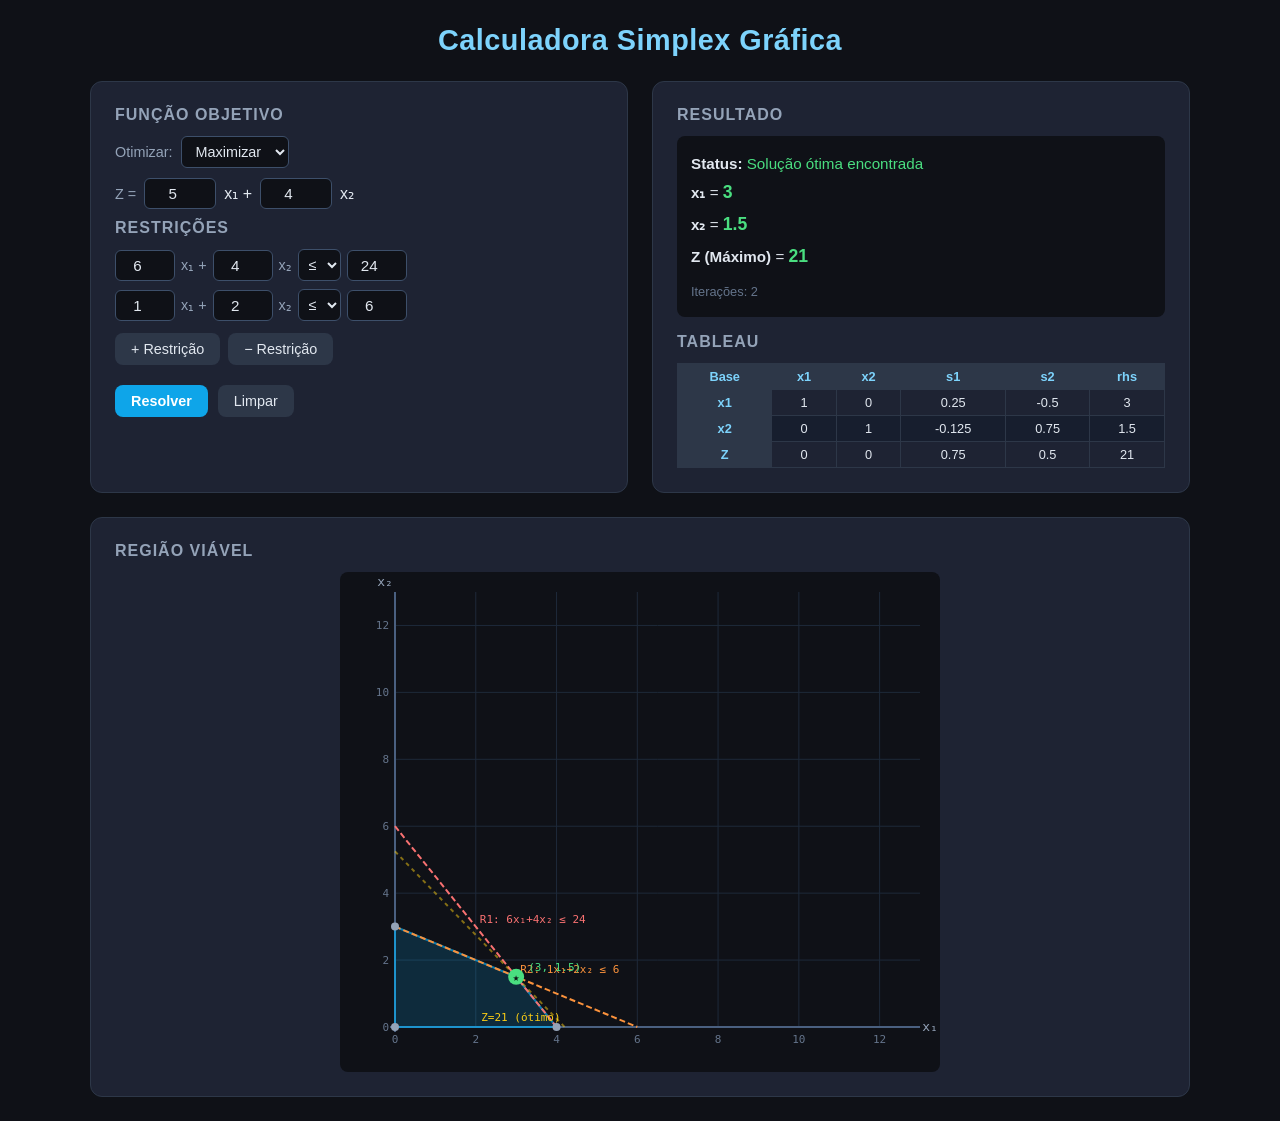
==== index.html @ 72cf6e14 "Initial commit: Calculadora Simplex Gráfica" ====
<!DOCTYPE html>
<html lang="pt-BR">
<head>
  <meta charset="UTF-8" />
  <meta name="viewport" content="width=device-width, initial-scale=1.0" />
  <title>Calculadora Simplex</title>
  <link rel="stylesheet" href="style.css" />
</head>
<body>
  <div class="container">
    <h1>Calculadora Simplex Gráfica</h1>

    <div class="panel">
      <section class="input-section">
        <h2>Função Objetivo</h2>
        <div class="objective-row">
          <label>Otimizar:</label>
          <select id="optType">
            <option value="max">Maximizar</option>
            <option value="min">Minimizar</option>
          </select>
        </div>
        <div class="objective-row">
          <label>Z =</label>
          <input type="number" id="c1" value="5" step="any" /> x₁ +
          <input type="number" id="c2" value="4" step="any" /> x₂
        </div>

        <h2>Restrições</h2>
        <div id="constraints-list"></div>
        <div class="btn-group">
          <button id="addConstraint">+ Restrição</button>
          <button id="removeConstraint">− Restrição</button>
        </div>

        <div class="solve-row">
          <button id="solveBtn" class="primary">Resolver</button>
          <button id="resetBtn">Limpar</button>
        </div>
      </section>

      <section class="result-section" id="resultSection" style="display:none">
        <h2>Resultado</h2>
        <div id="resultContent"></div>
        <h2>Tableau</h2>
        <div id="tableauContent" class="tableau-wrap"></div>
      </section>
    </div>

    <div class="graph-section">
      <h2>Região Viável</h2>
      <canvas id="graph" width="600" height="500"></canvas>
    </div>
  </div>

  <script src="simplex.js"></script>
  <script src="graph.js"></script>
  <script src="main.js"></script>
</body>
</html>
---- style.css ----
* {
  box-sizing: border-box;
  margin: 0;
  padding: 0;
}

body {
  font-family: 'Segoe UI', sans-serif;
  background: #0f1117;
  color: #e2e8f0;
  min-height: 100vh;
  padding: 24px;
}

h1 {
  text-align: center;
  font-size: 1.8rem;
  margin-bottom: 24px;
  color: #7dd3fc;
  letter-spacing: 0.5px;
}

h2 {
  font-size: 1rem;
  color: #94a3b8;
  margin-bottom: 12px;
  text-transform: uppercase;
  letter-spacing: 1px;
}

.container {
  max-width: 1100px;
  margin: 0 auto;
}

.panel {
  display: flex;
  gap: 24px;
  margin-bottom: 24px;
  flex-wrap: wrap;
}

.input-section {
  background: #1e2333;
  border-radius: 12px;
  padding: 24px;
  flex: 1;
  min-width: 300px;
  border: 1px solid #2d3748;
}

.result-section {
  background: #1e2333;
  border-radius: 12px;
  padding: 24px;
  flex: 1;
  min-width: 280px;
  border: 1px solid #2d3748;
}

.objective-row {
  display: flex;
  align-items: center;
  gap: 8px;
  margin-bottom: 10px;
  flex-wrap: wrap;
}

.objective-row label {
  color: #94a3b8;
  font-size: 0.9rem;
}

input[type="number"] {
  width: 72px;
  padding: 6px 8px;
  background: #0f1117;
  border: 1px solid #3d4f6a;
  border-radius: 6px;
  color: #e2e8f0;
  font-size: 0.95rem;
  text-align: center;
  transition: border-color 0.2s;
}

input[type="number"]:focus {
  outline: none;
  border-color: #7dd3fc;
}

select {
  padding: 6px 10px;
  background: #0f1117;
  border: 1px solid #3d4f6a;
  border-radius: 6px;
  color: #e2e8f0;
  font-size: 0.9rem;
}

.constraint-row {
  display: flex;
  align-items: center;
  gap: 6px;
  margin-bottom: 8px;
  flex-wrap: wrap;
}

.constraint-row span {
  color: #94a3b8;
  font-size: 0.9rem;
}

.constraint-row select {
  padding: 6px 6px;
}

.btn-group {
  display: flex;
  gap: 8px;
  margin-top: 12px;
  margin-bottom: 20px;
}

button {
  padding: 8px 16px;
  border: none;
  border-radius: 8px;
  cursor: pointer;
  font-size: 0.9rem;
  transition: background 0.2s, transform 0.1s;
  background: #2d3748;
  color: #e2e8f0;
}

button:hover {
  background: #3d4f6a;
}

button:active {
  transform: scale(0.97);
}

button.primary {
  background: #0ea5e9;
  color: #fff;
  font-weight: 600;
}

button.primary:hover {
  background: #38bdf8;
}

.solve-row {
  display: flex;
  gap: 10px;
}

#resultContent {
  background: #0f1117;
  border-radius: 8px;
  padding: 14px;
  margin-bottom: 16px;
  font-size: 0.95rem;
  line-height: 1.8;
}

.result-value {
  color: #4ade80;
  font-weight: 600;
  font-size: 1.1rem;
}

.result-infeasible {
  color: #f87171;
}

.tableau-wrap {
  overflow-x: auto;
}

table.tableau {
  border-collapse: collapse;
  font-size: 0.8rem;
  width: 100%;
}

table.tableau th,
table.tableau td {
  border: 1px solid #2d3748;
  padding: 5px 10px;
  text-align: center;
}

table.tableau th {
  background: #2d3748;
  color: #7dd3fc;
}

table.tableau tr:nth-child(even) td {
  background: #171e2e;
}

.pivot-cell {
  background: #15803d !important;
  color: #fff;
  font-weight: bold;
}

.graph-section {
  background: #1e2333;
  border-radius: 12px;
  padding: 24px;
  border: 1px solid #2d3748;
}

#graph {
  display: block;
  margin: 0 auto;
  border-radius: 8px;
  background: #0f1117;
  max-width: 100%;
  height: auto;
}

@media (max-width: 700px) {
  .panel {
    flex-direction: column;
  }
}
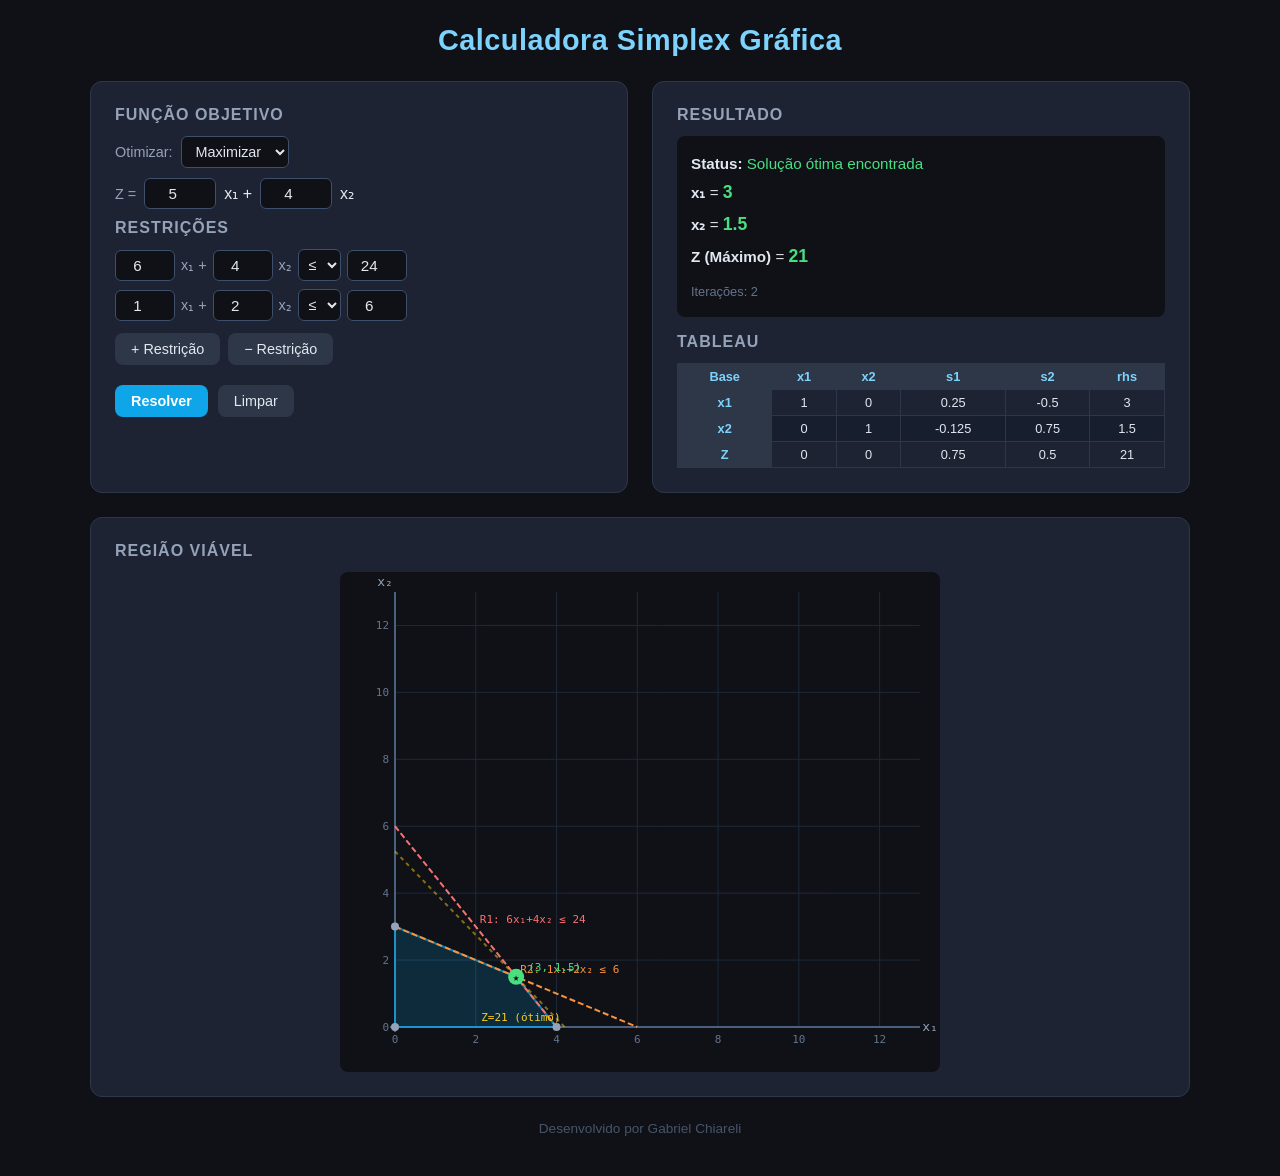
==== commit 881999ae: "Adiciona .gitignore e rodapé com nome do desenvolvedor" ====
--- a/index.html
+++ b/index.html
@@ -56,5 +56,7 @@
   <script src="simplex.js"></script>
   <script src="graph.js"></script>
   <script src="main.js"></script>
+
+  <footer>Desenvolvido por Gabriel Chiareli</footer>
 </body>
 </html>
--- a/style.css
+++ b/style.css
@@ -227,3 +227,10 @@
     flex-direction: column;
   }
 }
+
+footer {
+  text-align: center;
+  padding: 24px 0 16px;
+  color: #475569;
+  font-size: 0.85rem;
+}
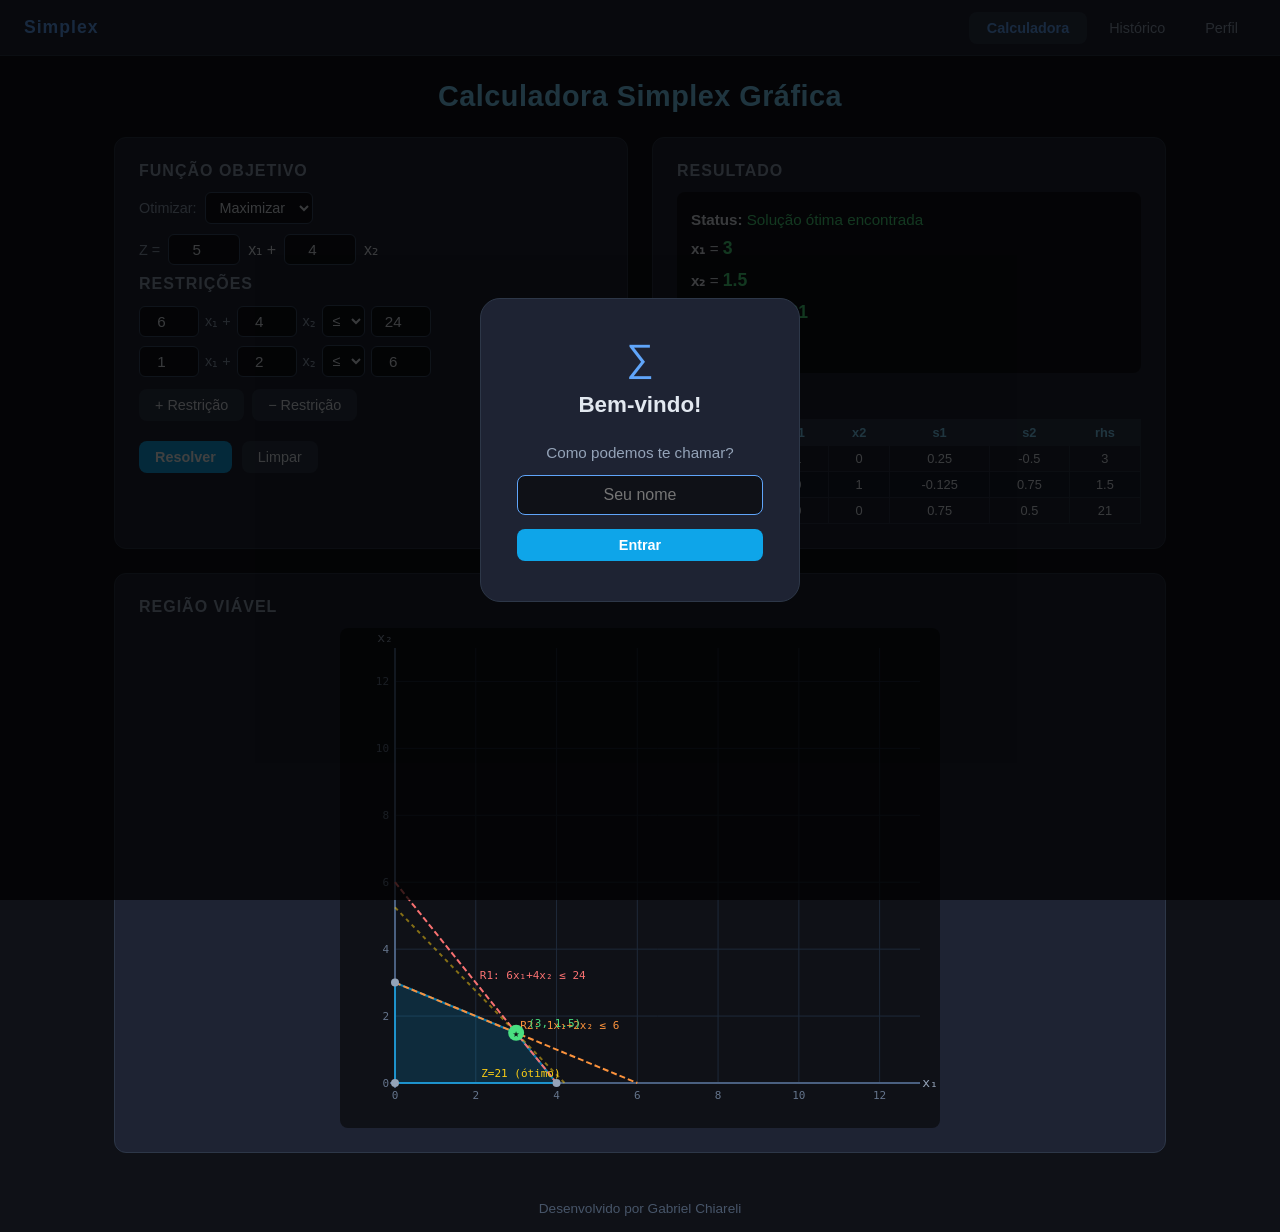
==== commit 799bf227: "Adiciona navbar, perfil com localStorage e histórico de cálculos" ====
--- a/index.html
+++ b/index.html
@@ -7,56 +7,113 @@
   <link rel="stylesheet" href="style.css" />
 </head>
 <body>
-  <div class="container">
-    <h1>Calculadora Simplex Gráfica</h1>
 
-    <div class="panel">
-      <section class="input-section">
-        <h2>Função Objetivo</h2>
-        <div class="objective-row">
-          <label>Otimizar:</label>
-          <select id="optType">
-            <option value="max">Maximizar</option>
-            <option value="min">Minimizar</option>
-          </select>
-        </div>
-        <div class="objective-row">
-          <label>Z =</label>
-          <input type="number" id="c1" value="5" step="any" /> x₁ +
-          <input type="number" id="c2" value="4" step="any" /> x₂
-        </div>
-
-        <h2>Restrições</h2>
-        <div id="constraints-list"></div>
-        <div class="btn-group">
-          <button id="addConstraint">+ Restrição</button>
-          <button id="removeConstraint">− Restrição</button>
-        </div>
-
-        <div class="solve-row">
-          <button id="solveBtn" class="primary">Resolver</button>
-          <button id="resetBtn">Limpar</button>
-        </div>
-      </section>
-
-      <section class="result-section" id="resultSection" style="display:none">
-        <h2>Resultado</h2>
-        <div id="resultContent"></div>
-        <h2>Tableau</h2>
-        <div id="tableauContent" class="tableau-wrap"></div>
-      </section>
-    </div>
-
-    <div class="graph-section">
-      <h2>Região Viável</h2>
-      <canvas id="graph" width="600" height="500"></canvas>
+  <!-- Modal de primeiro acesso -->
+  <div id="profileModal" class="modal-overlay">
+    <div class="modal-box">
+      <div class="modal-icon">∑</div>
+      <h2>Bem-vindo!</h2>
+      <p>Como podemos te chamar?</p>
+      <input type="text" id="nameInput" placeholder="Seu nome" maxlength="40" />
+      <button id="nameSubmit" class="primary">Entrar</button>
     </div>
   </div>
+
+  <!-- Navbar -->
+  <nav class="navbar">
+    <span class="nav-brand">Simplex</span>
+    <div class="nav-tabs">
+      <button class="nav-tab active" data-tab="calculator">Calculadora</button>
+      <button class="nav-tab" data-tab="history">Histórico</button>
+      <button class="nav-tab" data-tab="profile">Perfil</button>
+    </div>
+  </nav>
+
+  <!-- Aba: Calculadora -->
+  <div class="tab-content active" id="tab-calculator">
+    <div class="container">
+      <h1>Calculadora Simplex Gráfica</h1>
+
+      <div class="panel">
+        <section class="input-section">
+          <h2>Função Objetivo</h2>
+          <div class="objective-row">
+            <label>Otimizar:</label>
+            <select id="optType">
+              <option value="max">Maximizar</option>
+              <option value="min">Minimizar</option>
+            </select>
+          </div>
+          <div class="objective-row">
+            <label>Z =</label>
+            <input type="number" id="c1" value="5" step="any" /> x₁ +
+            <input type="number" id="c2" value="4" step="any" /> x₂
+          </div>
+
+          <h2>Restrições</h2>
+          <div id="constraints-list"></div>
+          <div class="btn-group">
+            <button id="addConstraint">+ Restrição</button>
+            <button id="removeConstraint">− Restrição</button>
+          </div>
+
+          <div class="solve-row">
+            <button id="solveBtn" class="primary">Resolver</button>
+            <button id="resetBtn">Limpar</button>
+          </div>
+        </section>
+
+        <section class="result-section" id="resultSection" style="display:none">
+          <h2>Resultado</h2>
+          <div id="resultContent"></div>
+          <h2>Tableau</h2>
+          <div id="tableauContent" class="tableau-wrap"></div>
+        </section>
+      </div>
+
+      <div class="graph-section">
+        <h2>Região Viável</h2>
+        <canvas id="graph" width="600" height="500"></canvas>
+      </div>
+    </div>
+  </div>
+
+  <!-- Aba: Histórico -->
+  <div class="tab-content" id="tab-history">
+    <div class="container-page">
+      <div class="page-header">
+        <h1>Histórico de Cálculos</h1>
+        <button id="clearHistory" class="danger">Limpar histórico</button>
+      </div>
+      <div id="historyList"></div>
+    </div>
+  </div>
+
+  <!-- Aba: Perfil -->
+  <div class="tab-content" id="tab-profile">
+    <div class="container-page">
+      <h1>Perfil</h1>
+      <div class="profile-card">
+        <div class="profile-avatar" id="profileAvatar"></div>
+        <div>
+          <div class="profile-name" id="profileName"></div>
+          <div class="profile-stats" id="profileStats"></div>
+        </div>
+      </div>
+      <div class="profile-edit-card">
+        <label>Alterar nome</label>
+        <div class="profile-edit-row">
+          <input type="text" id="profileNameInput" maxlength="40" />
+          <button id="profileSave" class="primary">Salvar</button>
+        </div>
+      </div>
+    </div>
+  </div>
+
+  <footer>Desenvolvido por Gabriel Chiareli</footer>
 
   <script src="simplex.js"></script>
   <script src="graph.js"></script>
   <script src="main.js"></script>
-
-  <footer>Desenvolvido por Gabriel Chiareli</footer>
 </body>
 </html>
--- a/style.css
+++ b/style.css
@@ -9,7 +9,6 @@
   background: #0f1117;
   color: #e2e8f0;
   min-height: 100vh;
-  padding: 24px;
 }
 
 h1 {
@@ -28,10 +27,160 @@
   letter-spacing: 1px;
 }
 
+/* ── Navbar ── */
+
+.navbar {
+  display: flex;
+  align-items: center;
+  justify-content: space-between;
+  background: #1e2333;
+  border-bottom: 1px solid #2d3748;
+  padding: 0 24px;
+  height: 56px;
+  position: sticky;
+  top: 0;
+  z-index: 100;
+}
+
+.nav-brand {
+  font-weight: 700;
+  font-size: 1.1rem;
+  color: #60a5fa;
+  letter-spacing: 1px;
+}
+
+.nav-tabs {
+  display: flex;
+  gap: 4px;
+}
+
+.nav-tab {
+  background: none;
+  border: none;
+  color: #94a3b8;
+  padding: 8px 18px;
+  border-radius: 8px;
+  cursor: pointer;
+  font-size: 0.9rem;
+  transition: background 0.15s, color 0.15s;
+}
+
+.nav-tab:hover {
+  background: #2d3748;
+  color: #e2e8f0;
+}
+
+.nav-tab.active {
+  background: #2d3748;
+  color: #60a5fa;
+  font-weight: 600;
+}
+
+/* ── Abas ── */
+
+.tab-content {
+  display: none;
+}
+
+.tab-content.active {
+  display: block;
+}
+
+/* ── Modal de boas-vindas ── */
+
+.modal-overlay {
+  display: none;
+  position: fixed;
+  inset: 0;
+  background: rgba(0, 0, 0, 0.75);
+  z-index: 200;
+  align-items: center;
+  justify-content: center;
+}
+
+.modal-overlay.visible {
+  display: flex;
+}
+
+.modal-box {
+  background: #1e2333;
+  border: 1px solid #2d3748;
+  border-radius: 20px;
+  padding: 40px 36px;
+  display: flex;
+  flex-direction: column;
+  align-items: center;
+  gap: 14px;
+  min-width: 320px;
+  text-align: center;
+}
+
+.modal-icon {
+  font-size: 2.4rem;
+  color: #60a5fa;
+  line-height: 1;
+}
+
+.modal-box h2 {
+  color: #e2e8f0;
+  font-size: 1.4rem;
+  text-transform: none;
+  letter-spacing: 0;
+}
+
+.modal-box p {
+  color: #94a3b8;
+  font-size: 0.95rem;
+}
+
+.modal-box input[type="text"] {
+  width: 100%;
+  padding: 10px 14px;
+  background: #0f1117;
+  border: 1px solid #3d4f6a;
+  border-radius: 8px;
+  color: #e2e8f0;
+  font-size: 1rem;
+  text-align: center;
+  transition: border-color 0.2s;
+}
+
+.modal-box input[type="text"]:focus {
+  outline: none;
+  border-color: #60a5fa;
+}
+
+.modal-box button {
+  width: 100%;
+}
+
+/* ── Containers ── */
+
 .container {
   max-width: 1100px;
   margin: 0 auto;
-}
+  padding: 24px;
+}
+
+.container-page {
+  max-width: 800px;
+  margin: 0 auto;
+  padding: 32px 24px;
+}
+
+.page-header {
+  display: flex;
+  align-items: center;
+  justify-content: space-between;
+  margin-bottom: 28px;
+}
+
+.page-header h1 {
+  margin-bottom: 0;
+  text-align: left;
+}
+
+/* ── Calculadora ── */
 
 .panel {
   display: flex;
@@ -150,6 +299,16 @@
   background: #38bdf8;
 }
 
+button.danger {
+  background: #7f1d1d;
+  color: #fca5a5;
+  border: 1px solid #991b1b;
+}
+
+button.danger:hover {
+  background: #991b1b;
+}
+
 .solve-row {
   display: flex;
   gap: 10px;
@@ -222,15 +381,164 @@
   height: auto;
 }
 
+/* ── Histórico ── */
+
+.history-empty {
+  text-align: center;
+  color: #475569;
+  margin-top: 60px;
+  font-size: 1rem;
+}
+
+.history-card {
+  background: #1e2333;
+  border: 1px solid #2d3748;
+  border-radius: 12px;
+  padding: 16px 20px;
+  margin-bottom: 12px;
+}
+
+.history-card-header {
+  display: flex;
+  justify-content: space-between;
+  align-items: center;
+  margin-bottom: 10px;
+  gap: 12px;
+  flex-wrap: wrap;
+}
+
+.history-objective {
+  font-size: 0.95rem;
+  color: #60a5fa;
+  font-weight: 600;
+}
+
+.history-date {
+  font-size: 0.8rem;
+  color: #475569;
+  white-space: nowrap;
+}
+
+.history-result {
+  display: flex;
+  gap: 20px;
+  flex-wrap: wrap;
+}
+
+.history-result span {
+  font-size: 0.9rem;
+  color: #94a3b8;
+}
+
+.history-result strong {
+  color: #4ade80;
+}
+
+.history-status-error {
+  font-size: 0.9rem;
+  color: #f87171;
+}
+
+/* ── Perfil ── */
+
+.profile-card {
+  background: #1e2333;
+  border: 1px solid #2d3748;
+  border-radius: 16px;
+  padding: 28px 24px;
+  display: flex;
+  align-items: center;
+  gap: 24px;
+  margin-bottom: 20px;
+}
+
+.profile-avatar {
+  width: 64px;
+  height: 64px;
+  border-radius: 50%;
+  background: #1d4ed8;
+  display: flex;
+  align-items: center;
+  justify-content: center;
+  font-size: 1.8rem;
+  font-weight: 700;
+  color: #fff;
+  flex-shrink: 0;
+}
+
+.profile-name {
+  font-size: 1.4rem;
+  font-weight: 600;
+  color: #e2e8f0;
+}
+
+.profile-stats {
+  color: #64748b;
+  font-size: 0.9rem;
+  margin-top: 4px;
+}
+
+.profile-edit-card {
+  background: #1e2333;
+  border: 1px solid #2d3748;
+  border-radius: 12px;
+  padding: 20px 24px;
+}
+
+.profile-edit-card label {
+  display: block;
+  color: #94a3b8;
+  font-size: 0.85rem;
+  text-transform: uppercase;
+  letter-spacing: 1px;
+  margin-bottom: 12px;
+}
+
+.profile-edit-card input[type="text"] {
+  flex: 1;
+  padding: 8px 12px;
+  background: #0f1117;
+  border: 1px solid #3d4f6a;
+  border-radius: 8px;
+  color: #e2e8f0;
+  font-size: 0.95rem;
+  transition: border-color 0.2s;
+}
+
+.profile-edit-card input[type="text"]:focus {
+  outline: none;
+  border-color: #60a5fa;
+}
+
+.profile-edit-row {
+  display: flex;
+  gap: 10px;
+}
+
+/* ── Footer ── */
+
+footer {
+  text-align: center;
+  padding: 24px 0 16px;
+  color: #475569;
+  font-size: 0.85rem;
+}
+
+/* ── Responsivo ── */
+
 @media (max-width: 700px) {
   .panel {
     flex-direction: column;
   }
-}
-
-footer {
-  text-align: center;
-  padding: 24px 0 16px;
-  color: #475569;
-  font-size: 0.85rem;
-}
+
+  .nav-tab {
+    padding: 8px 12px;
+    font-size: 0.82rem;
+  }
+
+  .page-header {
+    flex-direction: column;
+    align-items: flex-start;
+    gap: 12px;
+  }
+}
